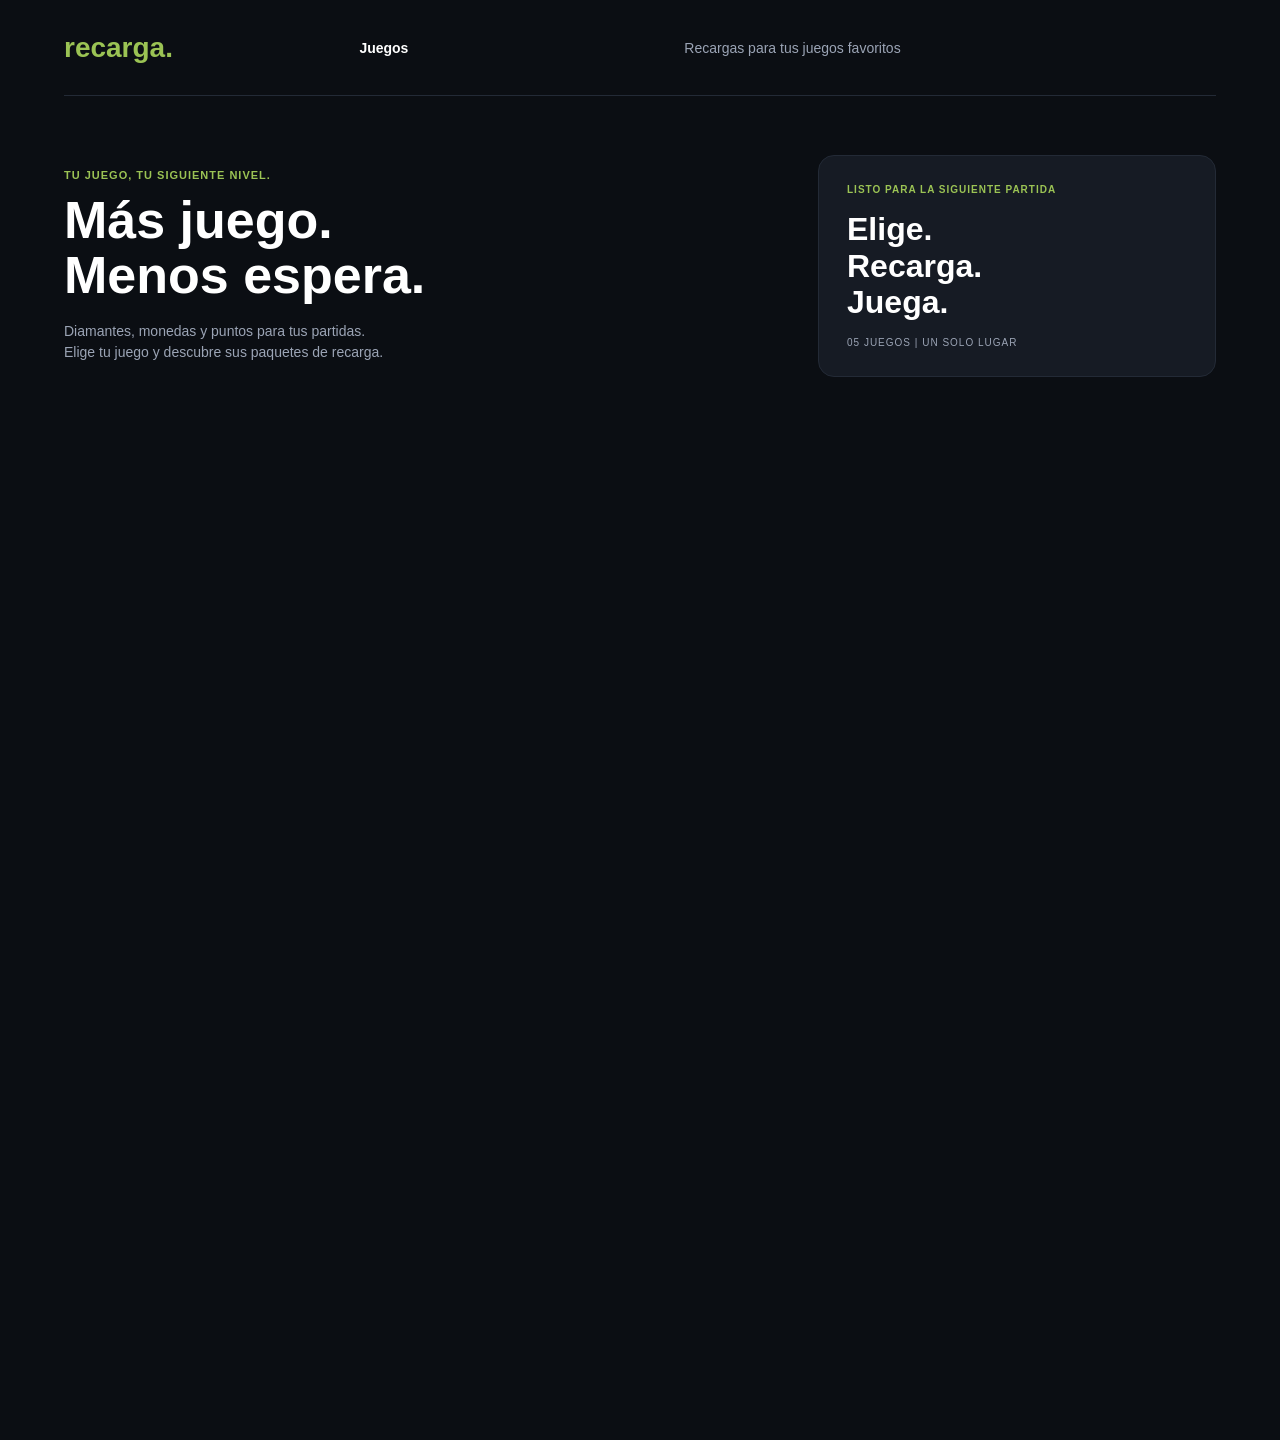
==== index.html @ 762bf2d6 "Creacion del frame principal, y division de grids y divisiones de los pixeles perfects mediante divi" ====
<!DOCTYPE html>
<html lang="en">
<head>
    <meta charset="UTF-8">
    <meta name="viewport" content="width=device-width, initial-scale=1.0">
    <link rel="stylesheet" href="./css/styles.css">
    <title>Recarga</title>
</head>
<body>
    <div class="frame_principal">
        
        <div class="frame_header">
            <p class="texto_recargas">recarga.</p>
            <p class="texto_juegos">Juegos</p>
            <p class="texto_favoritos">Recargas para tus juegos favoritos</p>
        </div>

        <div class="frame_hero">
            <div class="hero_izquierda">
                <p class="texto_subtitulo_verde">TU JUEGO, TU SIGUIENTE NIVEL.</p>
                <h1 class="texto_titulo_principal">Más juego.<br>Menos espera.</h1>
                <p class="texto_descripcion_hero">Diamantes, monedas y puntos para tus partidas.<br>Elige tu juego y descubre sus paquetes de recarga.</p>
            </div>

            <div class="hero_derecha">
                <div class="tarjeta_hero">
                    <p class="texto_tarjeta_superior">LISTO PARA LA SIGUIENTE PARTIDA</p>
                    <p class="texto_tarjeta_principal">Elige.<br>Recarga.<br>Juega.</p>
                    <p class="texto_tarjeta_inferior">05 JUEGOS | UN SOLO LUGAR</p>
                </div>
            </div>
        </div>

    </div>
</body>
</html>
---- css/styles.css ----
/* Configuraciones de borde y asignacion de colores */
body {
    margin: 0;
    text-align: center;
    font-family: Arial, Helvetica, sans-serif;
}

:root {
    --color_fondo: rgb(11, 14, 19);
    --color_tarjeta: rgb(22, 27, 36);
    --color_borde: rgb(35, 42, 54);
    --color_textos_verdes: rgb(155, 195, 84);
    --color_textos_plomos: rgb(155, 164, 181);
}

/* Configuraciones de borde y asignacion de colores */

/* Configuraciones del frame principal */

.frame_principal {
    height: 1440px;
    background-color: var(--color_fondo);
    padding: 0 5%;
    display: grid;
    grid-template-rows: 96px 340px 620px 202px 112px;
    grid-template-columns: 100%;
    grid-template-areas: 
        "frame_header"
        "frame_hero"
        "None"
        "None"
        "None"
    ;
}

/* Configuraciones del frame principal */

/* Widgets del header */

.frame_header {
    grid-area: frame_header;
    display: grid;
    grid-template-columns: 1fr 1.1fr 1.8fr;
    grid-template-areas:
        "texto_recargas texto_juegos texto_favoritos"
    ;
    align-items: center;
    text-align: left;
    border-bottom: 1px solid var(--color_borde);
}

.texto_recargas {
    grid-area: texto_recargas;
    color: var(--color_textos_verdes);
    font-size: 28px;
    font-weight: bold;
    margin: 0;
}

.texto_juegos {
    grid-area: texto_juegos;
    color: white;
    font-size: 14px;
    font-weight: bold;
    margin: 0;
}

.texto_favoritos {
    grid-area: texto_favoritos;
    color: var(--color_textos_plomos);
    font-size: 14px;
    margin: 0;
}

/* Widgets del header */

/* Widgets para información */

.frame_hero {
    grid-area: frame_hero;
    display: grid;
    grid-template-columns: 1.8fr 1fr;
    grid-template-areas: 
        "hero_izquierda hero_derecha"
    ;
    align-items: center;
    text-align: left;
}

.hero_izquierda {
    grid-area: hero_izquierda;
}

.texto_subtitulo_verde {
    color: var(--color_textos_verdes);
    font-size: 11px;
    font-weight: bold;
    letter-spacing: 1px;
    margin: 0 0 12px 0;
}

.texto_titulo_principal {
    color: white;
    font-size: 52px;
    font-weight: bold;
    line-height: 1.05;
    margin: 0 0 18px 0;
}

.texto_descripcion_hero {
    color: var(--color_textos_plomos);
    font-size: 14px;
    line-height: 1.5;
    margin: 0;
}

.hero_derecha {
    grid-area: hero_derecha;
    display: flex;
    justify-content: flex-end;
}

.tarjeta_hero {
    background-color: var(--color_tarjeta);
    border: 1px solid var(--color_borde);
    border-radius: 16px;
    padding: 28px;
    width: 100%;
    max-width: 340px;
}

.texto_tarjeta_superior {
    color: var(--color_textos_verdes);
    font-size: 10px;
    font-weight: bold;
    letter-spacing: 1px;
    margin: 0 0 16px 0;
}

.texto_tarjeta_principal {
    color: white;
    font-size: 32px;
    font-weight: bold;
    line-height: 1.15;
    margin: 0 0 16px 0;
}

.texto_tarjeta_inferior {
    color: var(--color_textos_plomos);
    font-size: 10px;
    letter-spacing: 1px;
    margin: 0;
}

/* Widgets para información */
/* Widgets de los Juegos */
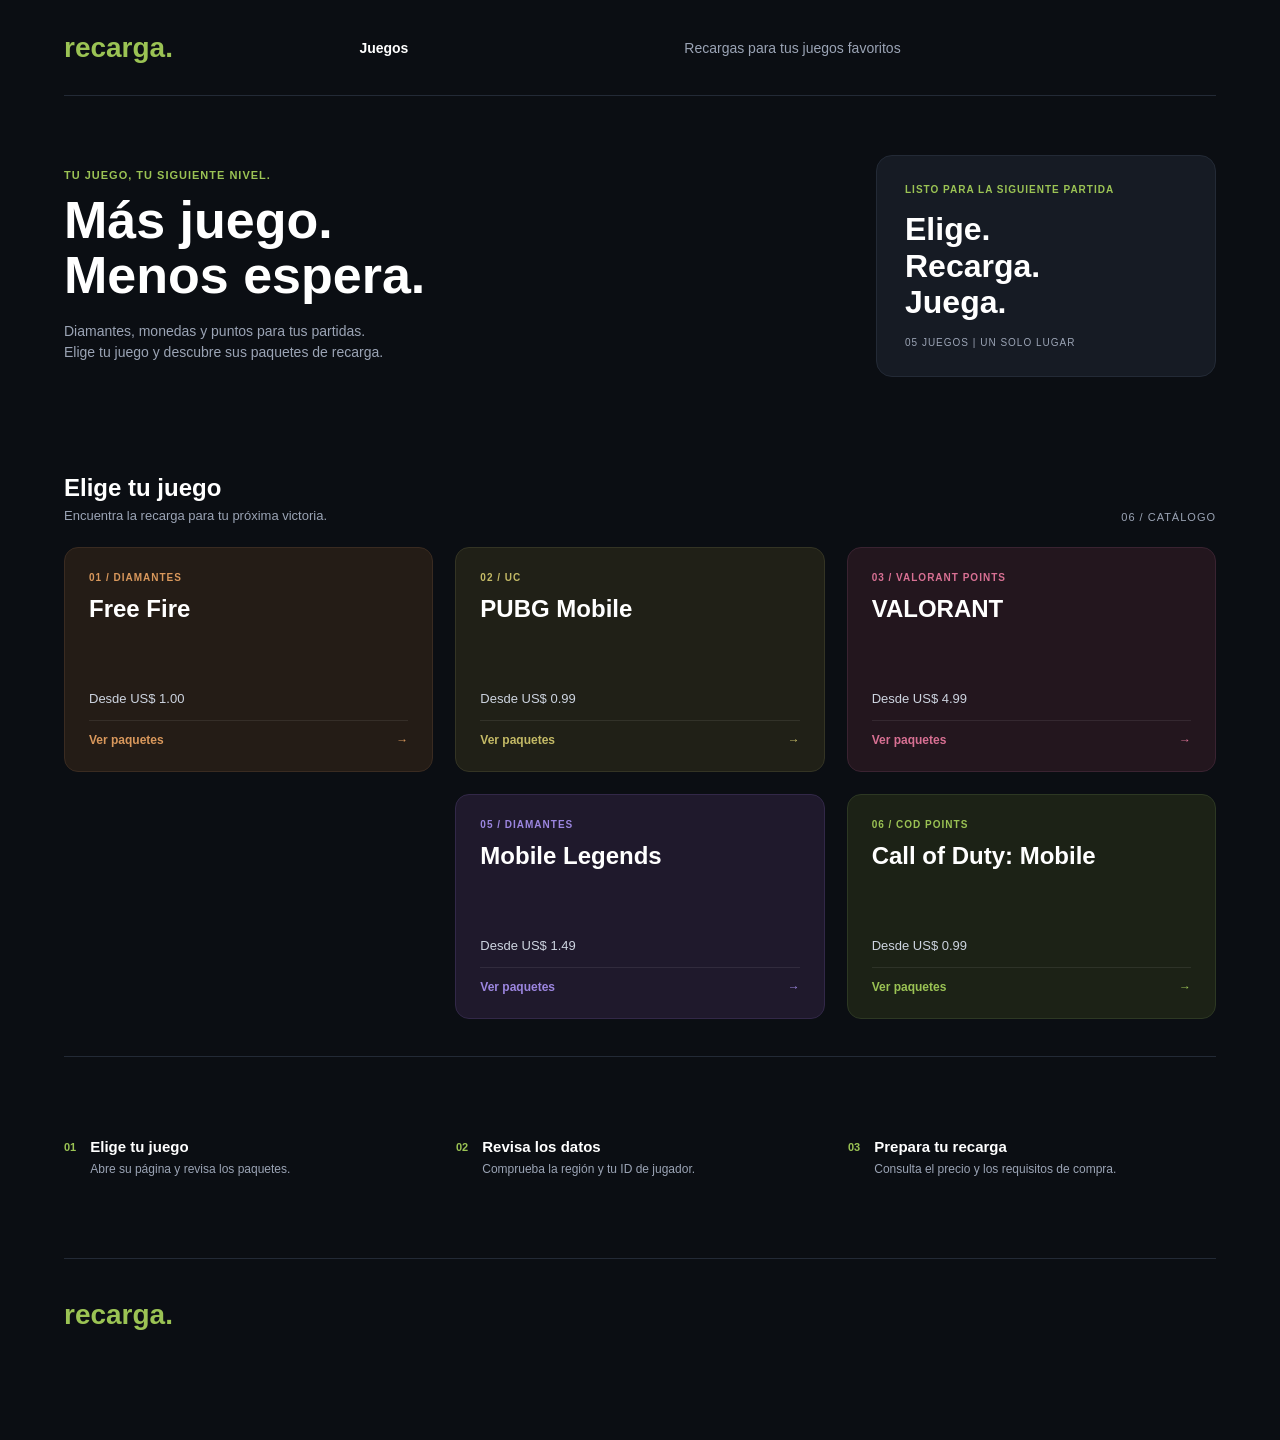
==== commit 317c7312: "Final de cambios el 20/11/2026 finalizacion de la página principal" ====
--- a/index.html
+++ b/index.html
@@ -1,5 +1,5 @@
 <!DOCTYPE html>
-<html lang="en">
+<html lang="es">
 <head>
     <meta charset="UTF-8">
     <meta name="viewport" content="width=device-width, initial-scale=1.0">
@@ -31,6 +31,120 @@
             </div>
         </div>
 
+        <div class="frame_juegos">
+            <div class="juegos_header">
+                <div>
+                    <h2 class="titulo_seccion_juegos">Elige tu juego</h2>
+                    <p class="subtitulo_seccion_juegos">Encuentra la recarga para tu próxima victoria.</p>
+                </div>
+                <p class="texto_catalogo">06 / CATÁLOGO</p>
+            </div>
+
+            <div class="grid_tarjetas_juegos">
+                <div class="tarjeta_juego card_ff">
+                    <div>
+                        <p class="juego_categoria">01 / DIAMANTES</p>
+                        <h3 class="juego_nombre">Free Fire</h3>
+                    </div>
+                    <div>
+                        <p class="juego_precio">Desde US$ 1.00</p>
+                        <div class="juego_footer">
+                            <span>Ver paquetes</span>
+                            <span>→</span>
+                        </div>
+                    </div>
+                </div>
+
+                <div class="tarjeta_juego card_pubg">
+                    <div>
+                        <p class="juego_categoria">02 / UC</p>
+                        <h3 class="juego_nombre">PUBG Mobile</h3>
+                    </div>
+                    <div>
+                        <p class="juego_precio">Desde US$ 0.99</p>
+                        <div class="juego_footer">
+                            <span>Ver paquetes</span>
+                            <span>→</span>
+                        </div>
+                    </div>
+                </div>
+
+                <div class="tarjeta_juego card_val">
+                    <div>
+                        <p class="juego_categoria">03 / VALORANT POINTS</p>
+                        <h3 class="juego_nombre">VALORANT</h3>
+                    </div>
+                    <div>
+                        <p class="juego_precio">Desde US$ 4.99</p>
+                        <div class="juego_footer">
+                            <span>Ver paquetes</span>
+                            <span>→</span>
+                        </div>
+                    </div>
+                </div>
+
+                <div class="espacio_vacio"></div>
+
+                <div class="tarjeta_juego card_ml">
+                    <div>
+                        <p class="juego_categoria">05 / DIAMANTES</p>
+                        <h3 class="juego_nombre">Mobile Legends</h3>
+                    </div>
+                    <div>
+                        <p class="juego_precio">Desde US$ 1.49</p>
+                        <div class="juego_footer">
+                            <span>Ver paquetes</span>
+                            <span>→</span>
+                        </div>
+                    </div>
+                </div>
+
+                <div class="tarjeta_juego card_cod">
+                    <div>
+                        <p class="juego_categoria">06 / COD POINTS</p>
+                        <h3 class="juego_nombre">Call of Duty: Mobile</h3>
+                    </div>
+                    <div>
+                        <p class="juego_precio">Desde US$ 0.99</p>
+                        <div class="juego_footer">
+                            <span>Ver paquetes</span>
+                            <span>→</span>
+                        </div>
+                    </div>
+                </div>
+            </div>
+        </div>
+
+        <div class="frame_pasos">
+            <div class="paso_item">
+                <span class="paso_numero">01</span>
+                <div>
+                    <h4 class="paso_titulo">Elige tu juego</h4>
+                    <p class="paso_descripcion">Abre su página y revisa los paquetes.</p>
+                </div>
+            </div>
+
+            <div class="paso_item">
+                <span class="paso_numero">02</span>
+                <div>
+                    <h4 class="paso_titulo">Revisa los datos</h4>
+                    <p class="paso_descripcion">Comprueba la región y tu ID de jugador.</p>
+                </div>
+            </div>
+
+            <div class="paso_item">
+                <span class="paso_numero">03</span>
+                <div>
+                    <h4 class="paso_titulo">Prepara tu recarga</h4>
+                    <p class="paso_descripcion">Consulta el precio y los requisitos de compra.</p>
+                </div>
+            </div>
+        </div>
+
+        <div class="frame_footer">
+            <p class="texto_recargas">recarga.</p>
+        </div>
+
     </div>
 </body>
 </html>
--- a/css/styles.css
+++ b/css/styles.css
@@ -1,8 +1,13 @@
 /* Configuraciones de borde y asignacion de colores */
+* {
+    box-sizing: border-box;
+}
+
 body {
     margin: 0;
     text-align: center;
     font-family: Arial, Helvetica, sans-serif;
+    background-color: var(--color_fondo);
 }
 
 :root {
@@ -18,7 +23,7 @@
 /* Configuraciones del frame principal */
 
 .frame_principal {
-    height: 1440px;
+    min-height: 1440px;
     background-color: var(--color_fondo);
     padding: 0 5%;
     display: grid;
@@ -27,9 +32,9 @@
     grid-template-areas: 
         "frame_header"
         "frame_hero"
-        "None"
-        "None"
-        "None"
+        "frame_juegos"
+        "frame_pasos"
+        "frame_footer"
     ;
 }
 
@@ -153,4 +158,196 @@
 }
 
 /* Widgets para información */
-/* Widgets de los Juegos */+
+/* Widgets de los Juegos */
+
+.frame_juegos {
+    grid-area: frame_juegos;
+    display: flex;
+    flex-direction: column;
+    justify-content: center;
+    text-align: left;
+}
+
+.juegos_header {
+    display: flex;
+    justify-content: space-between;
+    align-items: flex-end;
+    margin-bottom: 24px;
+}
+
+.titulo_seccion_juegos {
+    color: white;
+    font-size: 24px;
+    font-weight: bold;
+    margin: 0 0 6px 0;
+}
+
+.subtitulo_seccion_juegos {
+    color: var(--color_textos_plomos);
+    font-size: 13px;
+    margin: 0;
+}
+
+.texto_catalogo {
+    color: var(--color_textos_plomos);
+    font-size: 11px;
+    letter-spacing: 1px;
+    margin: 0;
+}
+
+.grid_tarjetas_juegos {
+    display: grid;
+    grid-template-columns: repeat(3, 1fr);
+    grid-template-rows: repeat(2, 225px);
+    gap: 22px;
+}
+
+.tarjeta_juego {
+    border-radius: 14px;
+    padding: 24px;
+    display: flex;
+    flex-direction: column;
+    justify-content: space-between;
+    cursor: pointer;
+    transition: transform 0.2s ease, filter 0.2s ease;
+}
+
+.tarjeta_juego:hover {
+    transform: translateY(-4px);
+    filter: brightness(1.12);
+}
+
+.juego_categoria {
+    font-size: 10px;
+    font-weight: bold;
+    letter-spacing: 1px;
+    margin: 0 0 12px 0;
+}
+
+.juego_nombre {
+    color: white;
+    font-size: 24px;
+    font-weight: bold;
+    margin: 0;
+}
+
+.juego_precio {
+    color: rgb(205, 212, 224);
+    font-size: 13px;
+    margin: 0 0 14px 0;
+}
+
+.juego_footer {
+    border-top: 1px solid rgba(255, 255, 255, 0.08);
+    padding-top: 12px;
+    display: flex;
+    justify-content: space-between;
+    align-items: center;
+    font-size: 12px;
+    font-weight: bold;
+}
+
+/* Widgets de los Juegos */
+
+/* Configuracion de colores de las tarjetas */
+
+.card_ff {
+    background-color: rgb(36, 28, 22);
+    border: 1px solid rgb(58, 43, 33);
+}
+.card_ff .juego_categoria,
+.card_ff .juego_footer {
+    color: rgb(217, 152, 92);
+}
+
+.card_pubg {
+    background-color: rgb(32, 32, 23);
+    border: 1px solid rgb(52, 52, 36);
+}
+.card_pubg .juego_categoria,
+.card_pubg .juego_footer {
+    color: rgb(196, 186, 102);
+}
+
+.card_val {
+    background-color: rgb(35, 22, 30);
+    border: 1px solid rgb(58, 35, 49);
+}
+.card_val .juego_categoria,
+.card_val .juego_footer {
+    color: rgb(216, 112, 147);
+}
+
+.card_ml {
+    background-color: rgb(31, 25, 44);
+    border: 1px solid rgb(50, 40, 72);
+}
+.card_ml .juego_categoria,
+.card_ml .juego_footer {
+    color: rgb(156, 134, 224);
+}
+
+.card_cod {
+    background-color: rgb(28, 34, 22);
+    border: 1px solid rgb(45, 56, 35);
+}
+.card_cod .juego_categoria,
+.card_cod .juego_footer {
+    color: rgb(155, 195, 84);
+}
+
+/* Configuracion de colores de las tarjetas */
+
+/* Widgets de los pasos */
+
+.frame_pasos {
+    grid-area: frame_pasos;
+    border-top: 1px solid var(--color_borde);
+    display: grid;
+    grid-template-columns: repeat(3, 1fr);
+    gap: 24px;
+    align-items: center;
+    text-align: left;
+}
+
+.paso_item {
+    display: flex;
+    align-items: flex-start;
+    gap: 14px;
+}
+
+.paso_numero {
+    color: var(--color_textos_verdes);
+    font-size: 11px;
+    font-weight: bold;
+    padding-top: 3px;
+}
+
+.paso_titulo {
+    color: white;
+    font-size: 15px;
+    font-weight: bold;
+    margin: 0 0 6px 0;
+}
+
+.paso_descripcion {
+    color: var(--color_textos_plomos);
+    font-size: 12px;
+    line-height: 1.4;
+    margin: 0;
+}
+
+/* Widgets de los pasos */
+
+/* Widgets del footer */
+
+.frame_footer {
+    grid-area: frame_footer;
+    border-top: 1px solid var(--color_borde);
+    display: flex;
+    align-items: center;
+    text-align: left;
+}
+
+/* Widgets del footer */
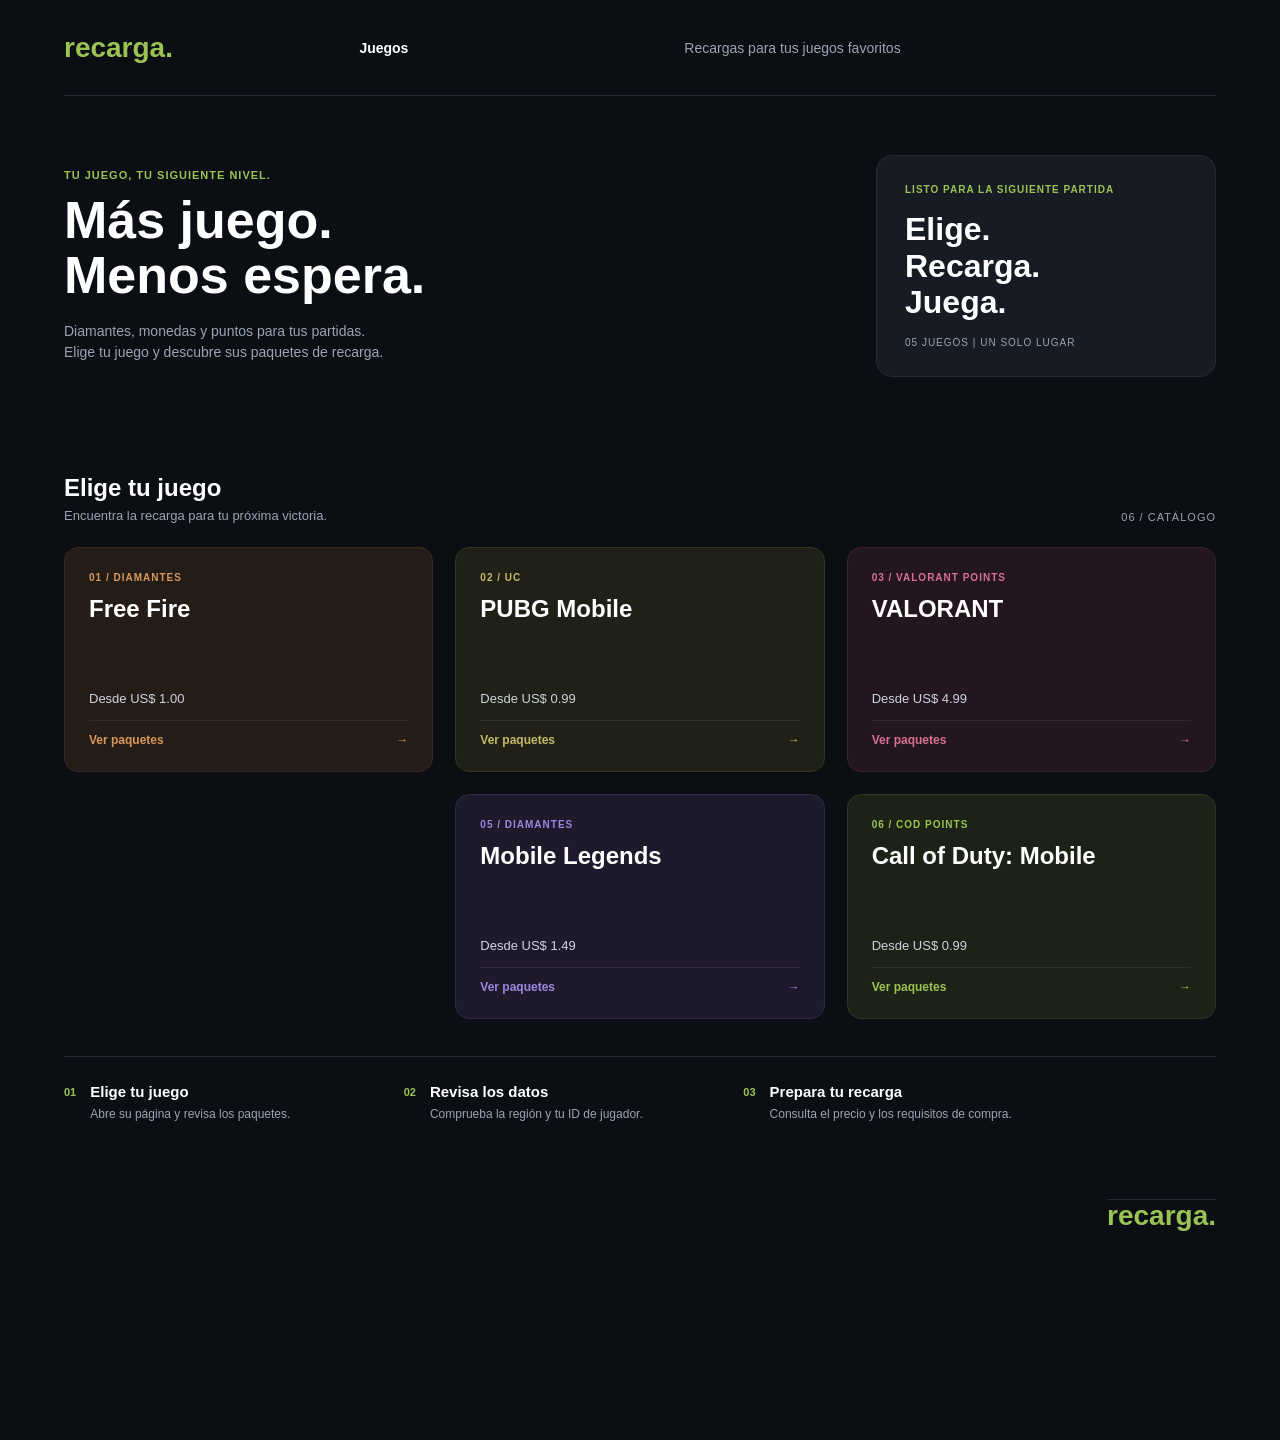
==== commit 3d076ad3: "Terminacion de las paginas adyacentes de juegos" ====
--- a/index.html
+++ b/index.html
@@ -8,7 +8,7 @@
 </head>
 <body>
     <div class="frame_principal">
-        
+
         <div class="frame_header">
             <p class="texto_recargas">recarga.</p>
             <p class="texto_juegos">Juegos</p>
@@ -44,7 +44,7 @@
                 <div class="tarjeta_juego card_ff">
                     <div>
                         <p class="juego_categoria">01 / DIAMANTES</p>
-                        <h3 class="juego_nombre">Free Fire</h3>
+                        <h3 class="juego_nombre"><a href="free_fire.html">Free Fire</a></h3>
                     </div>
                     <div>
                         <p class="juego_precio">Desde US$ 1.00</p>
@@ -58,7 +58,7 @@
                 <div class="tarjeta_juego card_pubg">
                     <div>
                         <p class="juego_categoria">02 / UC</p>
-                        <h3 class="juego_nombre">PUBG Mobile</h3>
+                        <h3 class="juego_nombre"><a href="pubg_mobile.html">PUBG Mobile</a></h3>
                     </div>
                     <div>
                         <p class="juego_precio">Desde US$ 0.99</p>
@@ -72,7 +72,7 @@
                 <div class="tarjeta_juego card_val">
                     <div>
                         <p class="juego_categoria">03 / VALORANT POINTS</p>
-                        <h3 class="juego_nombre">VALORANT</h3>
+                        <h3 class="juego_nombre"><a href="valorant.html">VALORANT</a></h3>
                     </div>
                     <div>
                         <p class="juego_precio">Desde US$ 4.99</p>
@@ -83,12 +83,13 @@
                     </div>
                 </div>
 
+
                 <div class="espacio_vacio"></div>
 
                 <div class="tarjeta_juego card_ml">
                     <div>
                         <p class="juego_categoria">05 / DIAMANTES</p>
-                        <h3 class="juego_nombre">Mobile Legends</h3>
+                        <h3 class="juego_nombre"><a href="mobile_legends.html">Mobile Legends</a></h3>
                     </div>
                     <div>
                         <p class="juego_precio">Desde US$ 1.49</p>
@@ -102,7 +103,7 @@
                 <div class="tarjeta_juego card_cod">
                     <div>
                         <p class="juego_categoria">06 / COD POINTS</p>
-                        <h3 class="juego_nombre">Call of Duty: Mobile</h3>
+                        <h3 class="juego_nombre"><a href="call_of_duty.html">Call of Duty: Mobile</a></h3>
                     </div>
                     <div>
                         <p class="juego_precio">Desde US$ 0.99</p>
@@ -139,7 +140,6 @@
                     <p class="paso_descripcion">Consulta el precio y los requisitos de compra.</p>
                 </div>
             </div>
-        </div>
 
         <div class="frame_footer">
             <p class="texto_recargas">recarga.</p>
@@ -147,4 +147,4 @@
 
     </div>
 </body>
-</html>+</html>
--- a/css/styles.css
+++ b/css/styles.css
@@ -8,6 +8,11 @@
     text-align: center;
     font-family: Arial, Helvetica, sans-serif;
     background-color: var(--color_fondo);
+}
+
+a {
+    color: inherit;
+    text-decoration: none;
 }
 
 :root {
@@ -18,8 +23,6 @@
     --color_textos_plomos: rgb(155, 164, 181);
 }
 
-/* Configuraciones de borde y asignacion de colores */
-
 /* Configuraciones del frame principal */
 
 .frame_principal {
@@ -29,7 +32,7 @@
     display: grid;
     grid-template-rows: 96px 340px 620px 202px 112px;
     grid-template-columns: 100%;
-    grid-template-areas: 
+    grid-template-areas:
         "frame_header"
         "frame_hero"
         "frame_juegos"
@@ -38,17 +41,13 @@
     ;
 }
 
-/* Configuraciones del frame principal */
-
 /* Widgets del header */
 
 .frame_header {
     grid-area: frame_header;
     display: grid;
     grid-template-columns: 1fr 1.1fr 1.8fr;
-    grid-template-areas:
-        "texto_recargas texto_juegos texto_favoritos"
-    ;
+    grid-template-areas: "texto_recargas texto_juegos texto_favoritos";
     align-items: center;
     text-align: left;
     border-bottom: 1px solid var(--color_borde);
@@ -77,17 +76,13 @@
     margin: 0;
 }
 
-/* Widgets del header */
-
 /* Widgets para información */
 
 .frame_hero {
     grid-area: frame_hero;
     display: grid;
     grid-template-columns: 1.8fr 1fr;
-    grid-template-areas: 
-        "hero_izquierda hero_derecha"
-    ;
+    grid-template-areas: "hero_izquierda hero_derecha";
     align-items: center;
     text-align: left;
 }
@@ -157,8 +152,6 @@
     margin: 0;
 }
 
-/* Widgets para información */
-
 /* Widgets de los Juegos */
 
 .frame_juegos {
@@ -204,6 +197,7 @@
 }
 
 .tarjeta_juego {
+    position: relative;
     border-radius: 14px;
     padding: 24px;
     display: flex;
@@ -218,6 +212,19 @@
     filter: brightness(1.12);
 }
 
+/* Enlace que cubre toda la tarjeta */
+.juego_nombre a::after {
+    content: "";
+    position: absolute;
+    inset: 0;
+    border-radius: 14px;
+}
+
+.juego_nombre a:focus-visible::after {
+    outline: 2px solid var(--color_textos_verdes);
+    outline-offset: 3px;
+}
+
 .juego_categoria {
     font-size: 10px;
     font-weight: bold;
@@ -248,56 +255,25 @@
     font-weight: bold;
 }
 
-/* Widgets de los Juegos */
-
 /* Configuracion de colores de las tarjetas */
 
-.card_ff {
-    background-color: rgb(36, 28, 22);
-    border: 1px solid rgb(58, 43, 33);
-}
-.card_ff .juego_categoria,
-.card_ff .juego_footer {
-    color: rgb(217, 152, 92);
-}
-
-.card_pubg {
-    background-color: rgb(32, 32, 23);
-    border: 1px solid rgb(52, 52, 36);
-}
-.card_pubg .juego_categoria,
-.card_pubg .juego_footer {
-    color: rgb(196, 186, 102);
-}
-
-.card_val {
-    background-color: rgb(35, 22, 30);
-    border: 1px solid rgb(58, 35, 49);
-}
-.card_val .juego_categoria,
-.card_val .juego_footer {
-    color: rgb(216, 112, 147);
-}
-
-.card_ml {
-    background-color: rgb(31, 25, 44);
-    border: 1px solid rgb(50, 40, 72);
-}
-.card_ml .juego_categoria,
-.card_ml .juego_footer {
-    color: rgb(156, 134, 224);
-}
-
-.card_cod {
-    background-color: rgb(28, 34, 22);
-    border: 1px solid rgb(45, 56, 35);
-}
-.card_cod .juego_categoria,
-.card_cod .juego_footer {
-    color: rgb(155, 195, 84);
-}
-
-/* Configuracion de colores de las tarjetas */
+.card_ff { background-color: rgb(36, 28, 22); border: 1px solid rgb(58, 43, 33); }
+.card_ff .juego_categoria, .card_ff .juego_footer { color: rgb(217, 152, 92); }
+
+.card_pubg { background-color: rgb(32, 32, 23); border: 1px solid rgb(52, 52, 36); }
+.card_pubg .juego_categoria, .card_pubg .juego_footer { color: rgb(196, 186, 102); }
+
+.card_val { background-color: rgb(35, 22, 30); border: 1px solid rgb(58, 35, 49); }
+.card_val .juego_categoria, .card_val .juego_footer { color: rgb(216, 112, 147); }
+
+.card_gi { background-color: rgb(21, 29, 46); border: 1px solid rgb(33, 46, 74); }
+.card_gi .juego_categoria, .card_gi .juego_footer { color: rgb(112, 158, 226); }
+
+.card_ml { background-color: rgb(31, 25, 44); border: 1px solid rgb(50, 40, 72); }
+.card_ml .juego_categoria, .card_ml .juego_footer { color: rgb(156, 134, 224); }
+
+.card_cod { background-color: rgb(28, 34, 22); border: 1px solid rgb(45, 56, 35); }
+.card_cod .juego_categoria, .card_cod .juego_footer { color: rgb(155, 195, 84); }
 
 /* Widgets de los pasos */
 
@@ -338,8 +314,6 @@
     margin: 0;
 }
 
-/* Widgets de los pasos */
-
 /* Widgets del footer */
 
 .frame_footer {
@@ -350,4 +324,287 @@
     text-align: left;
 }
 
-/* Widgets del footer */+/* ==========================================================
+   PÁGINAS DE DETALLE DE CADA JUEGO
+   ========================================================== */
+
+.frame_detalle {
+    min-height: 100vh;
+    padding: 0 5% 48px;
+    display: flex;
+    flex-direction: column;
+    gap: 28px;
+    text-align: left;
+}
+
+.header_detalle {
+    height: 96px;
+    display: flex;
+    justify-content: space-between;
+    align-items: center;
+    border-bottom: 1px solid var(--color_borde);
+}
+
+.enlace_volver {
+    color: white;
+    font-size: 13px;
+    font-weight: bold;
+}
+
+.enlace_volver:hover { color: var(--color_textos_verdes); }
+
+.ruta_juego {
+    color: var(--color_textos_plomos);
+    font-size: 12px;
+    margin: 0;
+}
+
+.banner_juego {
+    border-radius: 16px;
+    padding: 28px 32px;
+    display: flex;
+    flex-direction: column;
+    justify-content: space-between;
+    gap: 36px;
+}
+
+.banner_fila {
+    display: flex;
+    justify-content: space-between;
+    align-items: flex-end;
+    gap: 16px;
+}
+
+.banner_fila:first-child { align-items: flex-start; }
+.banner_fila .juego_categoria { margin: 0; }
+
+.banner_titulo {
+    color: white;
+    font-size: 36px;
+    font-weight: bold;
+    margin: 0 0 8px 0;
+}
+
+.banner_subtitulo {
+    color: rgb(205, 212, 224);
+    font-size: 14px;
+    margin: 0;
+}
+
+.banner_numero {
+    color: rgb(205, 212, 224);
+    font-size: 14px;
+    font-weight: bold;
+    margin: 0;
+    white-space: nowrap;
+}
+
+.detalle_cuerpo {
+    display: grid;
+    grid-template-columns: 1.9fr 1fr;
+    grid-template-areas:
+        "bloque_paquetes bloque_info"
+        "bloque_datos bloque_info"
+    ;
+    gap: 22px;
+}
+
+.bloque_paquetes { grid-area: bloque_paquetes; }
+.bloque_datos { grid-area: bloque_datos; }
+.bloque_info { grid-area: bloque_info; }
+
+.titulo_bloque {
+    color: white;
+    font-size: 20px;
+    font-weight: bold;
+    margin: 0 0 6px 0;
+}
+
+.subtitulo_bloque {
+    color: var(--color_textos_plomos);
+    font-size: 12px;
+    margin: 0 0 16px 0;
+}
+
+.grid_paquetes {
+    display: grid;
+    grid-template-columns: repeat(3, 1fr);
+    gap: 16px;
+}
+
+.paquete {
+    background-color: var(--color_tarjeta);
+    border: 1px solid var(--color_borde);
+    border-radius: 12px;
+    padding: 20px;
+}
+
+.paquete_cantidad {
+    color: white;
+    font-size: 28px;
+    font-weight: bold;
+    margin: 0 0 4px 0;
+}
+
+.paquete_unidad {
+    color: var(--color_textos_plomos);
+    font-size: 12px;
+    margin: 0 0 18px 0;
+}
+
+.paquete_precio {
+    color: var(--color_textos_verdes);
+    font-size: 14px;
+    font-weight: bold;
+    margin: 0;
+}
+
+.tarjeta_detalle {
+    background-color: var(--color_tarjeta);
+    border: 1px solid var(--color_borde);
+    border-radius: 14px;
+    padding: 24px;
+}
+
+.dato_titulo {
+    color: white;
+    font-size: 14px;
+    font-weight: bold;
+    margin: 0 0 4px 0;
+}
+
+.dato_descripcion {
+    color: var(--color_textos_plomos);
+    font-size: 12px;
+    line-height: 1.4;
+    margin: 0 0 18px 0;
+}
+
+.info_campos {
+    display: grid;
+    grid-template-columns: 1fr;
+    gap: 16px;
+    margin-bottom: 20px;
+}
+
+.campo_etiqueta {
+    color: var(--color_textos_plomos);
+    font-size: 10px;
+    letter-spacing: 1px;
+    margin: 0 0 4px 0;
+}
+
+.campo_valor {
+    color: white;
+    font-size: 13px;
+    margin: 0;
+}
+
+.aviso_verde {
+    color: var(--color_textos_verdes);
+    font-size: 13px;
+    font-weight: bold;
+    margin: 0 0 8px 0;
+}
+
+.aviso_chico {
+    color: var(--color_textos_plomos);
+    font-size: 11px;
+    line-height: 1.5;
+    margin: 0;
+}
+
+.boton_verde {
+    align-self: flex-end;
+    background-color: var(--color_textos_verdes);
+    color: var(--color_fondo);
+    font-size: 13px;
+    font-weight: bold;
+    padding: 14px 28px;
+    border-radius: 10px;
+    transition: filter 0.2s ease;
+}
+
+.boton_verde:hover { filter: brightness(1.12); }
+
+a:focus-visible { outline: 2px solid var(--color_textos_verdes); outline-offset: 3px; }
+
+/* ==========================================================
+   TABLET (hasta 1024px)
+   ========================================================== */
+
+@media (max-width: 1024px) {
+    .frame_principal {
+        min-height: 0;
+        padding: 0 32px;
+        grid-template-rows: 80px auto auto auto 96px;
+    }
+
+    .frame_hero { grid-template-columns: 1.3fr 1fr; gap: 24px; padding: 40px 0; }
+    .texto_titulo_principal { font-size: 40px; }
+    .texto_tarjeta_principal { font-size: 26px; }
+    .tarjeta_hero { padding: 22px; }
+
+    .frame_juegos { padding: 8px 0 40px; }
+    .grid_tarjetas_juegos { grid-template-columns: repeat(2, 1fr); grid-template-rows: none; grid-auto-rows: 200px; }
+    .espacio_vacio { display: none; }
+
+    .frame_pasos { grid-template-columns: 1fr; gap: 22px; padding: 32px 0; }
+
+    .frame_detalle { padding: 0 32px 40px; }
+    .detalle_cuerpo {
+        grid-template-columns: 1fr;
+        grid-template-areas:
+            "bloque_paquetes"
+            "bloque_datos"
+            "bloque_info"
+        ;
+    }
+    .info_campos { grid-template-columns: 1fr 1fr; }
+}
+
+/* ==========================================================
+   MÓVIL (hasta 600px)
+   ========================================================== */
+
+@media (max-width: 600px) {
+    .frame_principal { padding: 0 20px; }
+
+    .frame_header {
+        grid-template-columns: 1fr auto;
+        grid-template-areas:
+            "texto_recargas texto_juegos"
+            "texto_favoritos texto_favoritos"
+        ;
+        row-gap: 4px;
+        padding: 18px 0;
+    }
+    .frame_principal { grid-template-rows: auto auto auto auto 96px; }
+
+    .frame_hero { grid-template-columns: 1fr; grid-template-areas: "hero_izquierda" "hero_derecha"; padding: 32px 0; }
+    .hero_derecha { justify-content: flex-start; }
+    .tarjeta_hero { max-width: none; }
+    .texto_titulo_principal { font-size: 36px; }
+
+    .juegos_header { flex-direction: column; align-items: flex-start; gap: 8px; }
+    .grid_tarjetas_juegos { grid-template-columns: 1fr; grid-auto-rows: 180px; }
+
+    .frame_detalle { padding: 0 20px 32px; gap: 22px; }
+    .header_detalle { height: 72px; }
+    .banner_juego { padding: 22px; gap: 28px; }
+    .banner_titulo { font-size: 26px; }
+
+    .grid_paquetes { grid-template-columns: 1fr; gap: 12px; }
+    .paquete {
+        display: grid;
+        grid-template-columns: 1fr auto;
+        grid-template-areas: "cantidad precio" "unidad precio";
+        align-items: center;
+    }
+    .paquete_cantidad { grid-area: cantidad; margin: 0; }
+    .paquete_unidad { grid-area: unidad; margin: 0; }
+    .paquete_precio { grid-area: precio; }
+
+    .info_campos { grid-template-columns: 1fr; }
+    .boton_verde { align-self: stretch; text-align: center; }
+}
